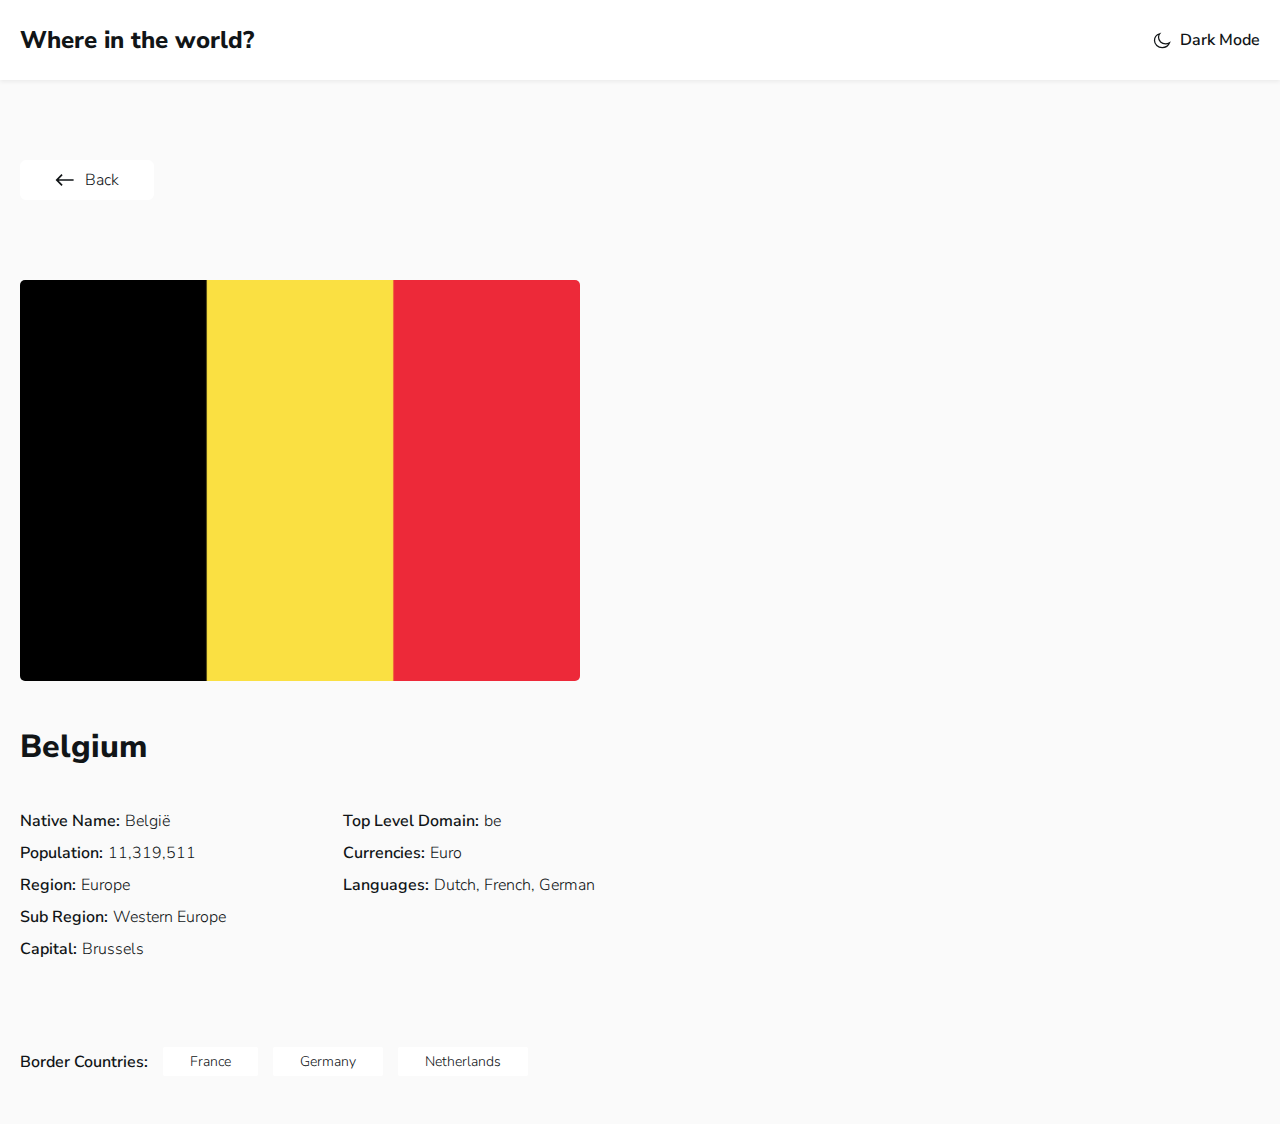
==== about.html @ b0151d57 "Initialize commit!" ====
<!DOCTYPE html>
<html lang="en">
<head>
    <meta charset="UTF-8">
    <meta name="viewport" content="width=device-width, initial-scale=1.0">
    <title>About</title>
    
    <!-- FONTS -->
    <link rel="preconnect" href="https://fonts.googleapis.com">
    <link rel="preconnect" href="https://fonts.googleapis.com">
    <link rel="preconnect" href="https://fonts.gstatic.com" crossorigin>
    <link href="https://fonts.googleapis.com/css2?family=Nunito+Sans:ital,opsz,wght@0,6..12,200..1000;1,6..12,200..1000&display=swap" rel="stylesheet">
    
    <!-- CSS-LINKS -->
    <link rel="stylesheet" href="css/normalize.css">
    <link rel="stylesheet" href="css/main.css">
</head>
<body>
    
    <!-- SITE-HEADER -->
    <header class="site-header">
        <div class="site-header-container container">
            
            <!-- SITE-LOGO -->
            <a class="site-header-logo" href="index.html">Where in the world?</a>
            
            <!-- TOGGLE-BUTTON -->
            <button class="dark-toggle-button">
                <span class="dark-toggle-button-inner">
                    <svg class="dark-toggle-icon" xmlns="http://www.w3.org/2000/svg" width="20" height="20"><path fill="#fff" fill-rule="evenodd" stroke="currentColor" stroke-width="1.25" d="M13.553 13.815c-3.884 0-7.034-2.887-7.034-6.447 0-1.343.448-2.586 1.212-3.618-3.04.945-5.231 3.581-5.231 6.688 0 3.9 3.45 7.062 7.704 7.062 3.389 0 6.266-2.007 7.296-4.796a7.458 7.458 0 0 1-3.947 1.111Z" clip-rule="evenodd"/></svg>
                    <span class="dark-toggle-text">Dark Mode</span>
                </span>
            </button>
        </div>
    </header>
    
    <!-- SITE-MAIN -->
    <main class="main-content about-main-content">
        <!-- ABOUT-PAGE -->
        <section class="about">
            <div class="container">
                <!-- BACK-LINK -->
                <a class="about-back-link" href="index.html"> 
                    <svg xmlns="http://www.w3.org/2000/svg" width="20" height="20"><path fill="currentColor" fill-rule="evenodd" d="m6.464 4.107 1.179 1.179-3.89 3.889h14.85v1.65H3.753l3.89 3.889-1.179 1.179L.572 10l5.892-5.893Z" clip-rule="evenodd"/></svg>
                    <span>Back</span>
                </a>
                
                <!-- ABOUT-INNER -->
                <div class="about-inner">
                    
                    <!-- ABOUT-IMG -->
                    <div class="about-img">
                        <img src="imgs/flags/flag-germany-page.svg" alt="" width="560" height="400">
                    </div>
                    
                    <!-- ABOUT-TEXT -->
                    <div class="about-text">
                        <h2 class="about-title">Belgium</h2>
                        
                        <div class="about-flag-description">
                            <dl class="about-flag-description-list">
                                <!-- ABOUT-FLAG-DESCRIPTION-ITEM -->
                                <div class="about-flag-description-item">
                                    <dt>Native Name:</dt>
                                    <dd>België</dd>
                                </div>
                                <!-- ABOUT-FLAG-DESCRIPTION-ITEM -->
                                <div class="about-flag-description-item">
                                    <dt>Population:</dt>
                                    <dd>11,319,511</dd>
                                </div>
                                <!-- ABOUT-FLAG-DESCRIPTION-ITEM -->
                                <div class="about-flag-description-item">
                                    <dt>Region:</dt>
                                    <dd>Europe</dd>
                                </div>
                                <!-- ABOUT-FLAG-DESCRIPTION-ITEM -->
                                <div class="about-flag-description-item">
                                    <dt>Sub Region:</dt>
                                    <dd>Western Europe</dd>
                                </div>
                                <!-- ABOUT-FLAG-DESCRIPTION-ITEM -->
                                <div class="about-flag-description-item">
                                    <dt>Capital:</dt>
                                    <dd>Brussels</dd>
                                </div>
                            </dl>
                            
                            <dl class="about-flag-description-list">
                                <!-- ABOUT-FLAG-DESCRIPTION-ITEM -->
                                <div class="about-flag-description-item">
                                    <dt>Top Level Domain:</dt>
                                    <dd>be</dd>
                                </div>
                                <!-- ABOUT-FLAG-DESCRIPTION-ITEM -->
                                <div class="about-flag-description-item">
                                    <dt>Currencies:</dt>
                                    <dd>Euro</dd>
                                </div>
                                <!-- ABOUT-FLAG-DESCRIPTION-ITEM -->
                                <div class="about-flag-description-item">
                                    <dt>Languages:</dt>
                                    <dd>Dutch, French, German</dd>
                                </div>
                            </dl>
                        </div>
                        
                        <!-- ABOUT-BORDER -->
                        <div class="about-border">
                            <h3 class="about-border-title">Border Countries:</h3>
                            <div class="about-border-links">
                                <a href="#" class="about-border-link">France</a>
                                <a href="#" class="about-border-link">Germany</a>
                                <a href="#" class="about-border-link">Netherlands</a>
                            </div>
                        </div>
                    </div>
                </div>
            </div>
        </section>
    </main>
    
    <!-- JS-LINK -->
    <script src="app.js"></script>
</body>
</html>
---- css/main.css ----
/* CUSTOM-PROPS */
:root {
    --text-color: #111517;
    --text-light-color: #848484;
    --bg-color: #fafafa;
    --bg-color-light: #fff;
    --font-family: "Nunito Sans", "Arial", sans-serif;
    --transition-time: 0.3s;
}

.dark-mode {
    --text-color: #fff;
    --text-light-color: #fff;
    --bg-color: #202c36;
    --bg-color-light: #2b3844;
}

/* GLOBAL */
html {
    height: 100%;
    box-sizing: border-box;
    scroll-behavior: smooth;
}

*,
*::before,
*::after {
    box-sizing: inherit;
}

body {
    height: 100%;
    padding: 0;
    margin: 0;
    display: flex;
    flex-direction: column;
    font-family: var(--font-family);
    color: var(--text-color);
    background-color: var(--bg-color);
    font-weight: 400;
    font-size: 14px;
    line-height: 16px;
    transition: background-color 0.3s ease;
}

.no-transition {
    transition: none;
}

img {
    max-width: 100%;
    height: auto;
}

/* CONTAINER */
.container {
    width: 100%;
    max-width: 1320px;
    padding-left: 20px;
    padding-right: 20px;
    margin-left: auto;
    margin-right: auto;
}

/* MAIN-CONTENT */
.main-content {
    flex-grow: 1;
    padding-top: 48px;
    padding-bottom: 48px;
}

.about-main-content {
    padding-top: 80px;
}

/* SITE-HEADER */
.site-header {
    padding-top: 24px;
    padding-bottom: 24px;
    background-color: var(--bg-color-light);
    transition: background-color var(--transition-time) ease;
    box-shadow: 0px 2px 4px rgba(0, 0, 0, 0.06)
}

.site-header-container {
    display: flex;
    align-items: center;
    justify-content: space-between;
}

.site-header-logo {
    font-weight: 800;
    font-size: 24px;
    line-height: normal;
    color: var(--text-color);
    display: block;
    text-decoration: none;
    white-space: nowrap;
    transition: color var(--transition-time) ease;
    white-space: nowrap;
}

.dark-toggle-button {
    border: 0;
    padding: 0;
    background-color: transparent;
    cursor: pointer;
}

.dark-toggle-button-inner {
    display: flex;
    align-items: center;
    gap: 8px;
    white-space: nowrap;
}

.dark-toggle-icon {
    width: 20px;
    height: 20px;
    color: var(--text-color);
}

.dark-toggle-text {
    font-weight: 600;
    font-size: 16px;
    line-height: normal;
    color: var(--text-color);
    transition: color var(--transition-time) ease;
}

/* HERO */
.filters {
    display: flex;
    justify-content: space-between;
    align-items: center;
    margin-bottom: 48px;
}

.filters-search-wrapper {
    position: relative;
}

.filters-search-icon {
    position: absolute;
    top: 50%;
    transform: translateY(-50%);
    left: 32px;
    width: 18px;
    height: 18px;
    color: var(--text-light-color);
    transition: color var(--transition-time) ease;
}

.filters-search-input {
    padding: 18px 74px;
    font-weight: 400;
    font-size: 14px;
    line-height: 20px;
    border: 0;
    border-radius: 5px;
    background-color: var(--bg-color-light);
    color: var(--text-color);
    min-width: 480px;
    box-shadow: 0px 2px 9px rgba(0, 0, 0, 0.06);
    transition: color var(--transition-time) ease, background-color var(--transition-time) ease;
}

.filters-search-input::placeholder {
    color: var(--text-light-color);
    transition: color var(--transition-time) ease;
}

.filters-region-wrapper {
    position: relative;
}

.filters-region-select {
    appearance: none;
    padding: 18px 77px 18px 24px;
    border-radius: 5px;
    background-color: var(--bg-color-light);
    color: var(--text-color);
    border: 0;
    box-shadow: 0px 2px 9px rgba(0, 0, 0, 0.06);
    transition: color var(--transition-time) ease, background-color var(--transition-time) ease;
}

.filters-region-icon {
    position: absolute;
    transition: color var(--transition-time) ease, transform var(--transition-time) ease;
    top: 22px;
    right: 18px;
}

.filters-icon-rotate {
    transform: rotate(180deg);
}

/* COUNTRY-FLAGS */
.flag-list {
    margin: 0;
    padding: 0;
    display: flex;
    justify-content: center;
    align-items: center;
    flex-wrap: wrap;
    gap: 74px;
}

.flag-item {
    min-width: 264px;
    border-radius: 5px;
    overflow: hidden;
    background-color: var(--bg-color-light);
    box-shadow: 0px 0px 7px 2px rgba(0, 0, 0, 0.03);
    transition: background-color var(--transition-time) ease;
}

.flag-img {
    width: 264px;
    height: 160px;
    object-fit: cover;
    display: block;
}

.flag-content {
    padding: 24px 24px 46px;
}

.flag-title-link {
    font-weight: 800;
    font-size: 18px;
    line-height: 26px;
    color: var(--text-color);
    margin-top: 0;
    margin-bottom: 16px;
    display: block;
    text-decoration: none;
    transition: color var(--transition-time) ease;
}

.flag-description {
    margin: 0;
}

.flag-description-item:not(:last-child) {
    margin-bottom: 8px;
}

.flag-description-item {
    display: flex;
    align-items: center;
    justify-content: flex-start;
}

.flag-description-item dt, dd {
    color: var(--text-color);
    transition: color var(--transition-time) ease;
}

.flag-description-item dt {
    font-weight: 600;
    font-size: 14px;
    line-height: 16px;
}

.flag-description-item dd {
    margin-left: 5px;
    font-weight: 300;
}

/* ABOUT */
.about-back-link {
    text-decoration: none;
    display: inline-flex;
    justify-content: flex-start;
    align-items: center;
    gap: 10px;
    padding: 10px 35px;
    background-color: var(--bg-color-light);
    margin-bottom: 80px;
    border-radius: 6px;
    transition: color var(--transition-time) ease, background-color var(--transition-time) ease;
}

.about-back-link svg {
    width: 20px;
    height: 20px;
    object-fit: contain;
    color: var(--text-color);
    transition: color var(--transition-time) ease;
}

.about-back-link span {
    display: block;
    font-weight: 300;
    font-size: 16px;
    line-height: 20px;
    color: var(--text-color);
    transition: color var(--transition-time) ease;
}

.about-inner {
    display: flex;
    align-items: center;
    gap: 145px;
}

.about-img img {
    display: block;
    border-radius: 5px;
}

.about-title {
    font-weight: 800;
    font-size: 32px;
    line-height: normal;
    color: var(--text-color);
    transition: color var(--transition-time) ease;
    margin-top: 0;
    margin-bottom: 23px;
}

.about-flag-description {
    display: flex;
    align-items: flex-start;
    gap: 117px;
    margin-bottom: 68px;
}

.about-flag-description dd, dt {
    font-weight: 600;
    font-size: 16px;
    line-height: 32px;
    color: var(--text-color);
    transition: color var(--transition-time) ease;
}

.about-flag-description dd {
    font-weight: 300;
    margin-left: 5px;
}

.about-flag-description-item {
    display: flex;
    align-items: center;
    justify-content: flex-start;
}

.about-border {
    display: flex;
    align-items: center;
    justify-content: flex-start;
    gap: 15px;
}

.about-border-title {
    font-weight: 600;
    font-size: 16px;
    line-height: 24px;
    color: var(--text-color);
    transition: color var(--transition-time) ease;
    margin: 0;
    white-space: nowrap;
}

.about-border-links {
    display: flex;
    align-items: center;
    flex-wrap: wrap;
    gap: 15px;
}

.about-border-link {
    text-decoration: none;
    color: var(--text-color);
    font-weight: 300;
    font-size: 14px;
    line-height: normal;
    padding: 5px 27px;
    background-color: var(--bg-color-light);
    transition: color var(--transition-time) ease, background-color var(--transition-time) ease;
    border-radius: 2px;
    display: block;
}

/* MEDIA QUERIES */
/* 1320PX */
@media only screen and (max-width: 1320px) {
    .about-inner {
        flex-direction: column;
        align-items: flex-start;
        gap: 44px;
    }
}

/* 800PX */
@media only screen and (max-width: 800px) {
    .filters {
        flex-direction: column;
        margin-bottom: 32px;
        align-items: flex-start;
    }
    
    .filters-search-wrapper {
        margin-bottom: 40px;
    }
}

/* 620PX */
@media only screen and (max-width: 620px) {
    .about-flag-description {
        flex-direction: column;
        gap: 32px;
        margin-bottom: 32px;
    }
    
    .about-main-content {
        padding-top: 40px;
    }
    
    .about-back-link {
        margin-bottom: 64px;
    }
    
    .about-border {
        flex-direction: column;
        align-items: flex-start;
    }
    
    .about-title {
        margin-bottom: 16px;
    }
}

/* 520PX */
@media only screen and (max-width: 520px) {
    .filters-search-input {
        min-width: 90vw;
    }
}

/* 450PX */
@media only screen and (max-width: 450px) {
    .site-header-logo {
        font-size: 14px;
        line-height: 20px;
    }
    
    .container {
        padding-left: 16px;
        padding-right: 16px;
    }
    
    .main-content {
        padding-top: 24px;
    }
    
    .dark-toggle-text {
        font-size: 12px;
    }
    
    .filters-search-input {
        font-size: 12px;
    }
}

/* 350PX */
@media only screen and (max-width: 350px) {
    .filters-search-wrapper {
        margin-bottom: 25px;
    }
}

/* 330PX */
@media only screen and (max-width: 330px) {
    .filters-search-input {
        padding: 14px 10px 14px 74px;
    }
    
    .container {
        padding-left: 14px;
        padding-right: 14px;
    }
}
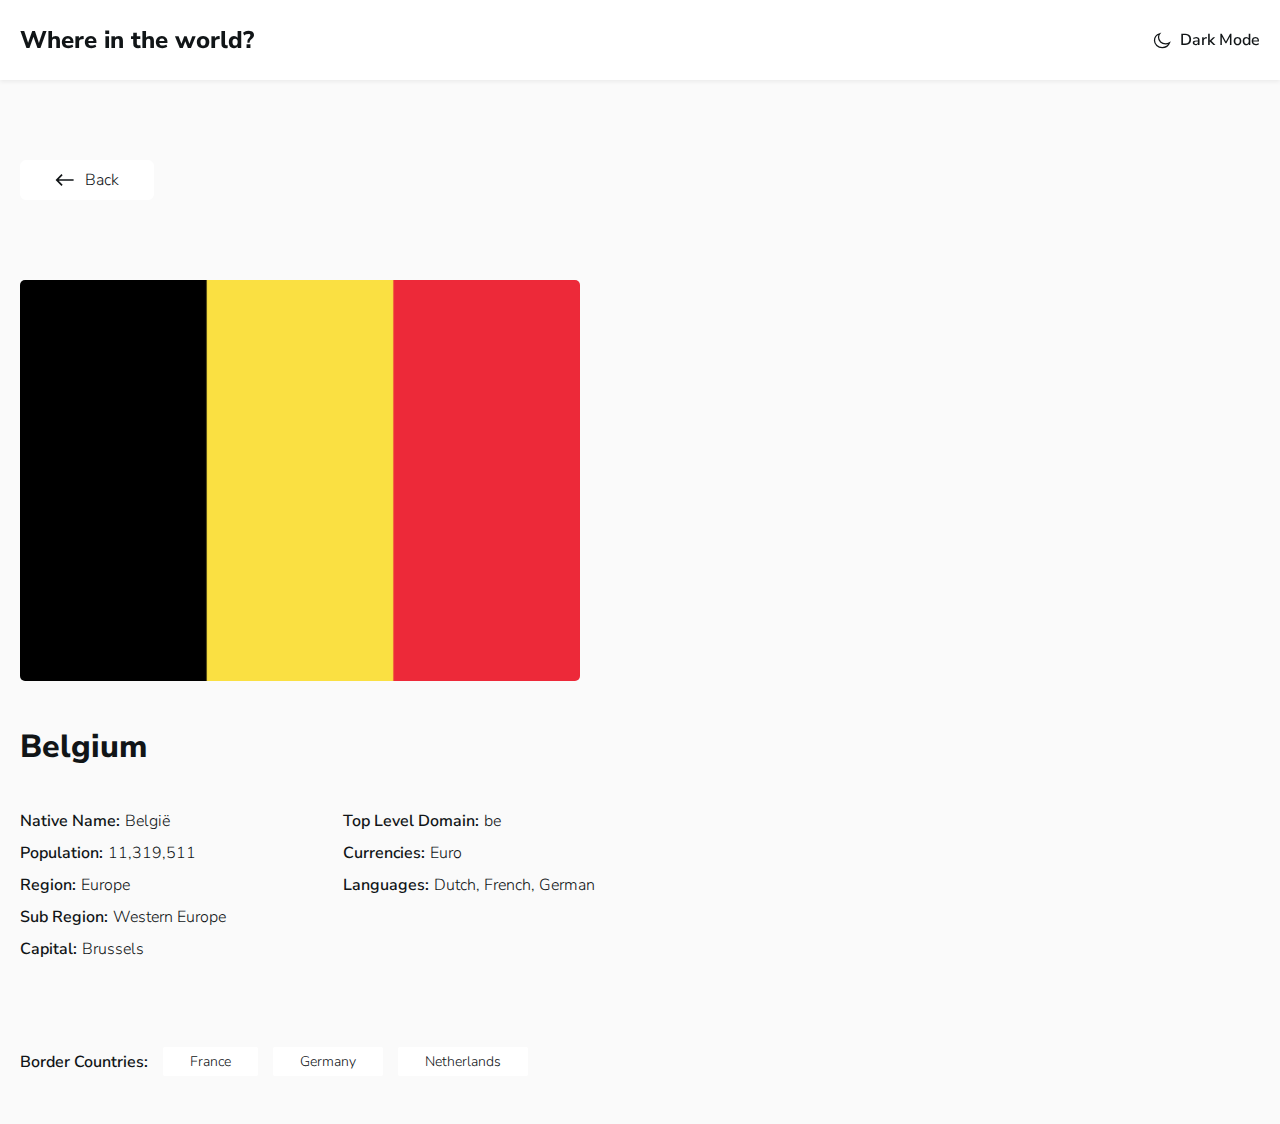
==== commit c33f41b6: "JS code update" ====
--- a/about.html
+++ b/about.html
@@ -120,7 +120,7 @@
         </section>
     </main>
     
-    <!-- JS-LINK -->
+    <!-- JS-LINKS -->
     <script src="app.js"></script>
 </body>
 </html>--- a/css/main.css
+++ b/css/main.css
@@ -5,7 +5,6 @@
     --bg-color: #fafafa;
     --bg-color-light: #fff;
     --font-family: "Nunito Sans", "Arial", sans-serif;
-    --transition-time: 0.3s;
 }
 
 .dark-mode {
@@ -40,11 +39,6 @@
     font-weight: 400;
     font-size: 14px;
     line-height: 16px;
-    transition: background-color 0.3s ease;
-}
-
-.no-transition {
-    transition: none;
 }
 
 img {
@@ -78,8 +72,16 @@
     padding-top: 24px;
     padding-bottom: 24px;
     background-color: var(--bg-color-light);
-    transition: background-color var(--transition-time) ease;
-    box-shadow: 0px 2px 4px rgba(0, 0, 0, 0.06)
+    box-shadow: 0px 2px 4px rgba(0, 0, 0, 0.06);
+    position: fixed;
+    width: 100%;
+    left: 0;
+    top: 0;
+    z-index: 999;
+}
+
+.header-border {
+    border-bottom: 2px solid var(--text-light-color);
 }
 
 .site-header-container {
@@ -96,7 +98,6 @@
     display: block;
     text-decoration: none;
     white-space: nowrap;
-    transition: color var(--transition-time) ease;
     white-space: nowrap;
 }
 
@@ -125,7 +126,6 @@
     font-size: 16px;
     line-height: normal;
     color: var(--text-color);
-    transition: color var(--transition-time) ease;
 }
 
 /* HERO */
@@ -148,7 +148,6 @@
     width: 18px;
     height: 18px;
     color: var(--text-light-color);
-    transition: color var(--transition-time) ease;
 }
 
 .filters-search-input {
@@ -162,12 +161,10 @@
     color: var(--text-color);
     min-width: 480px;
     box-shadow: 0px 2px 9px rgba(0, 0, 0, 0.06);
-    transition: color var(--transition-time) ease, background-color var(--transition-time) ease;
 }
 
 .filters-search-input::placeholder {
     color: var(--text-light-color);
-    transition: color var(--transition-time) ease;
 }
 
 .filters-region-wrapper {
@@ -182,12 +179,10 @@
     color: var(--text-color);
     border: 0;
     box-shadow: 0px 2px 9px rgba(0, 0, 0, 0.06);
-    transition: color var(--transition-time) ease, background-color var(--transition-time) ease;
 }
 
 .filters-region-icon {
     position: absolute;
-    transition: color var(--transition-time) ease, transform var(--transition-time) ease;
     top: 22px;
     right: 18px;
 }
@@ -213,7 +208,6 @@
     overflow: hidden;
     background-color: var(--bg-color-light);
     box-shadow: 0px 0px 7px 2px rgba(0, 0, 0, 0.03);
-    transition: background-color var(--transition-time) ease;
 }
 
 .flag-img {
@@ -236,7 +230,6 @@
     margin-bottom: 16px;
     display: block;
     text-decoration: none;
-    transition: color var(--transition-time) ease;
 }
 
 .flag-description {
@@ -255,7 +248,6 @@
 
 .flag-description-item dt, dd {
     color: var(--text-color);
-    transition: color var(--transition-time) ease;
 }
 
 .flag-description-item dt {
@@ -280,7 +272,6 @@
     background-color: var(--bg-color-light);
     margin-bottom: 80px;
     border-radius: 6px;
-    transition: color var(--transition-time) ease, background-color var(--transition-time) ease;
 }
 
 .about-back-link svg {
@@ -288,7 +279,6 @@
     height: 20px;
     object-fit: contain;
     color: var(--text-color);
-    transition: color var(--transition-time) ease;
 }
 
 .about-back-link span {
@@ -297,7 +287,6 @@
     font-size: 16px;
     line-height: 20px;
     color: var(--text-color);
-    transition: color var(--transition-time) ease;
 }
 
 .about-inner {
@@ -316,7 +305,6 @@
     font-size: 32px;
     line-height: normal;
     color: var(--text-color);
-    transition: color var(--transition-time) ease;
     margin-top: 0;
     margin-bottom: 23px;
 }
@@ -333,7 +321,6 @@
     font-size: 16px;
     line-height: 32px;
     color: var(--text-color);
-    transition: color var(--transition-time) ease;
 }
 
 .about-flag-description dd {
@@ -359,7 +346,6 @@
     font-size: 16px;
     line-height: 24px;
     color: var(--text-color);
-    transition: color var(--transition-time) ease;
     margin: 0;
     white-space: nowrap;
 }
@@ -379,7 +365,6 @@
     line-height: normal;
     padding: 5px 27px;
     background-color: var(--bg-color-light);
-    transition: color var(--transition-time) ease, background-color var(--transition-time) ease;
     border-radius: 2px;
     display: block;
 }
